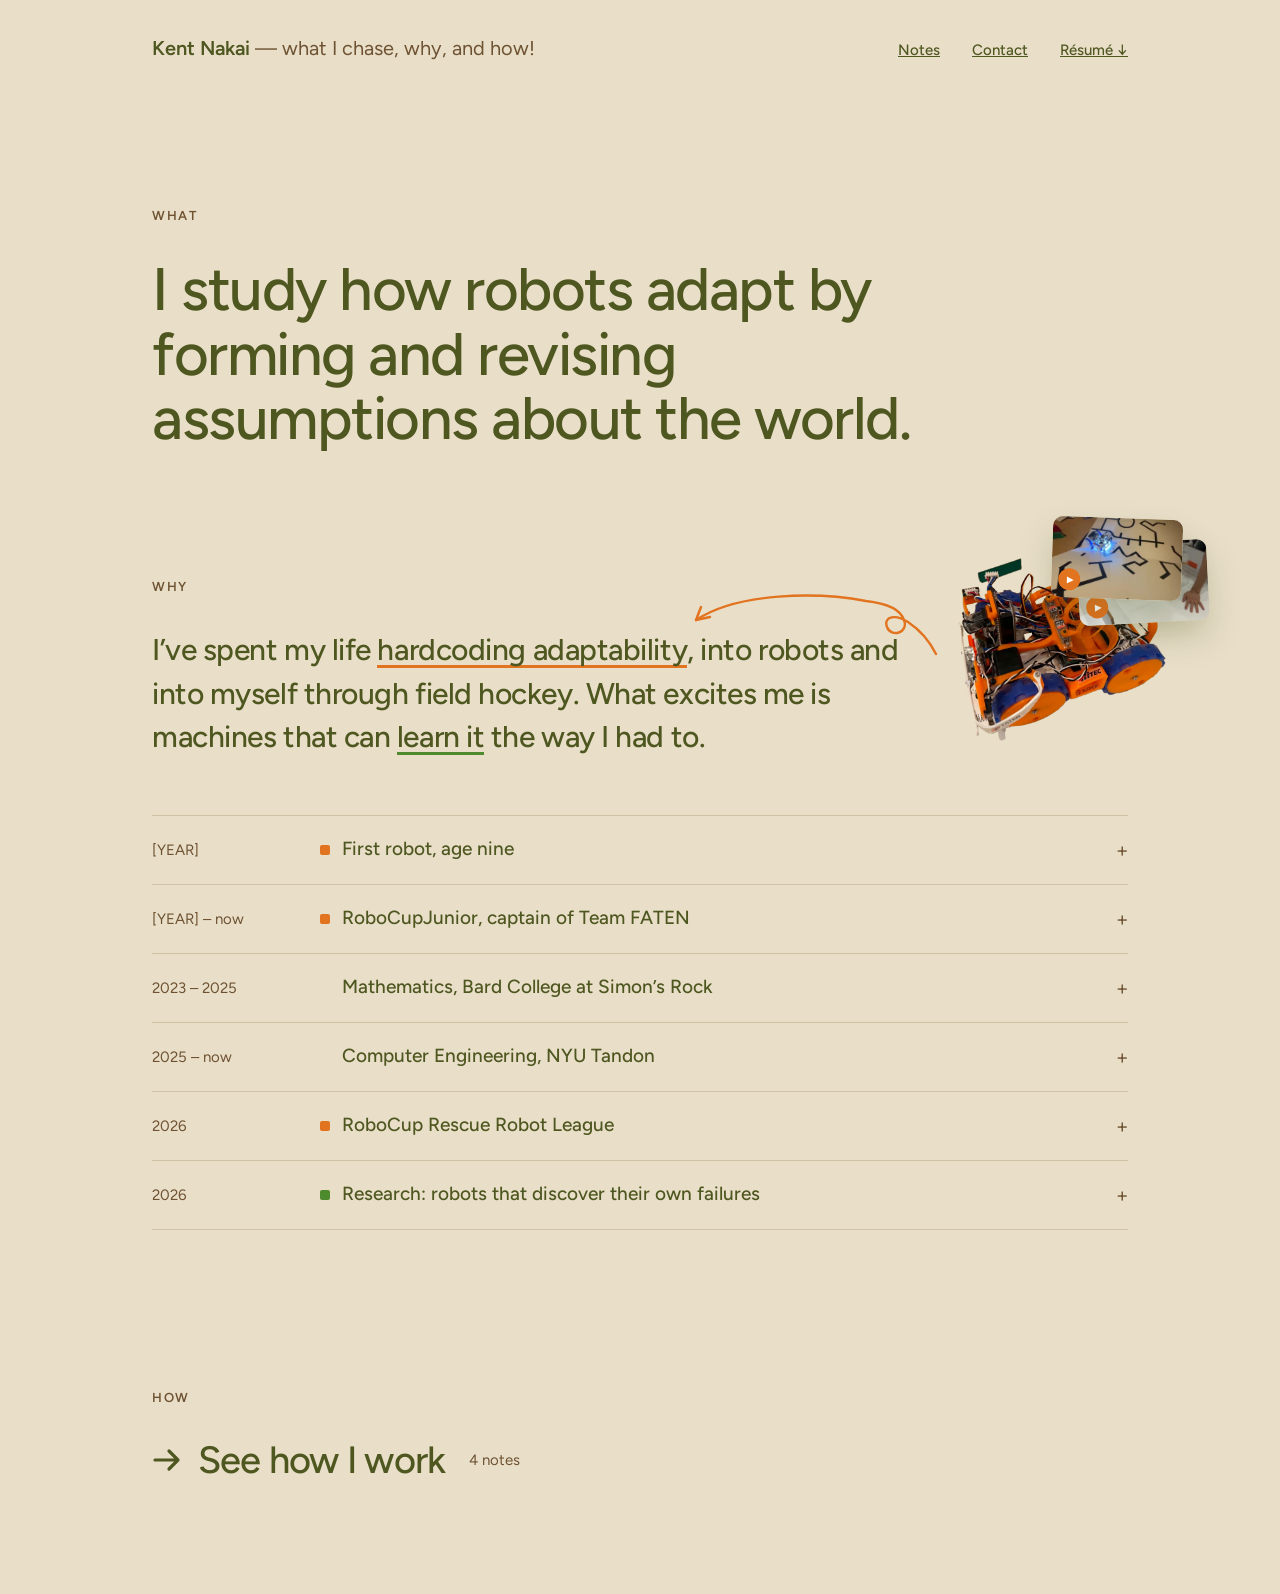
==== index.html @ 43ea14be "Home: stack the two clips at the robot's top right Co-Authored-By: Claude Opus 5.5 <noreply@anthropi" ====
<!doctype html>
<html lang="en">
<head>
  <meta charset="utf-8">
  <meta name="viewport" content="width=device-width, initial-scale=1">
  <meta name="description" content="Kent Nakai studies how robots adapt by forming and revising assumptions about the world.">
  <title>Kent Nakai &mdash; what I chase, why, and how</title>
  <link rel="preconnect" href="https://fonts.googleapis.com">
  <link rel="preconnect" href="https://fonts.gstatic.com" crossorigin>
  <link href="https://fonts.googleapis.com/css2?family=Figtree:wght@400;500;600&amp;display=swap" rel="stylesheet">
  <link rel="stylesheet" href="simple.css?v=20261019-clip-stack">
</head>
<body>
  <div class="wrap">
    <header class="site-header">
      <a class="site-title" href="index.html"><strong>Kent Nakai</strong><span> &mdash; what I chase, why, and how!</span></a>
      <nav class="site-nav" aria-label="Primary">
        <a href="notes.html">Notes</a>
        <a href="contact.html">Contact</a>
        <a href="media/Kent-Nakai-Resume.pdf" download>R&eacute;sum&eacute; &darr;</a>
      </nav>
    </header>

    <main>
      <section class="what" aria-labelledby="what-headline">
        <p class="label">What</p>
        <h1 class="headline" id="what-headline">I study how robots adapt by forming and revising assumptions about the world.</h1>
      </section>

      <dialog class="video-dialog" id="video-dialog" aria-labelledby="video-dialog-title">
        <div class="video-dialog-shell">
          <video id="video-dialog-player" controls playsinline preload="none"></video>
          <div class="video-dialog-caption">
            <p id="video-dialog-title"></p>
            <button class="video-dialog-close" type="button">Close</button>
          </div>
        </div>
      </dialog>

      <section class="section" aria-labelledby="why-label">
        <p class="label" id="why-label">Why</p>
        <div class="why-body">
          <p class="why-statement">I&rsquo;ve spent my life <span class="mark-hard">hardcoding adaptability</span>, into robots and into myself through field hockey. What excites me is machines that can <span class="mark-learned">learn it</span> the way I had to.</p>

          <!-- Large screens only: the robot as evidence for "hardcoding adaptability". -->
          <figure class="why-robot" aria-label="My RoboCupJunior rescue robot and two field runs">
            <svg class="why-arrow" viewBox="0 0 300 120" aria-hidden="true" focusable="false">
              <path d="M298 66 C292 54 282 42 270 34 C258 26 245 28 249 39 C253 50 271 45 266 32 C262 20 246 15 228 13 C180 4 100 4 58 32" />
              <path d="M72 29 L58 32 L63 19" />
            </svg>
            <a class="why-robot-photo" href="robot.html" aria-label="Rescue robot: see inside the robot">
              <img src="media/img/robot.png" width="1395" height="1236" alt="My RoboCupJunior rescue robot: a compact four-wheel robot with an orange frame, blue wheels, and exposed wiring" decoding="async">
            </a>
            <button class="stage-clip stage-clip-left" type="button"
              data-video-src="media/video/slope-line-following.mp4"
              data-video-poster="media/video/slope-line-following-first.png"
              data-video-title="Following the line through a flat-to-slope transition."
              data-video-angle="-2">
              <span class="stage-clip-media">
                <img src="media/video/slope-line-following-first.png" alt="" loading="lazy" decoding="async">
                <span class="stage-clip-label"><span class="stage-play" aria-hidden="true">&#9654;</span>Line following on slope transitions</span>
              </span>
            </button>

            <button class="stage-clip stage-clip-right" type="button"
              data-video-src="media/video/victim-zone.mp4"
              data-video-poster="media/video/victim-zone-47.png"
              data-video-title="Finding, retrieving, and relocating a victim."
              data-video-angle="2">
              <span class="stage-clip-media">
                <img src="media/video/victim-zone-47.png" alt="" loading="lazy" decoding="async">
                <span class="stage-clip-label"><span class="stage-play" aria-hidden="true">&#9654;</span>Detection, manipulation and navigation</span>
              </span>
            </button>
          </figure>
        </div>

        <ol class="timeline">
          <li>
            <button type="button" aria-expanded="false" aria-controls="t1">
              <span class="year">[YEAR]</span>
              <span class="title"><span class="square hardcoded" role="img" aria-label="Hardcoded"></span>First robot, age nine</span>
              <span class="sign" aria-hidden="true">+</span>
            </button>
            <p class="detail" id="t1" hidden>[WHAT IT TAUGHT ME ABOUT ADAPTABILITY]</p>
          </li>
          <li>
            <button type="button" aria-expanded="false" aria-controls="t2">
              <span class="year">[YEAR] &ndash; now</span>
              <span class="title"><span class="square hardcoded" role="img" aria-label="Hardcoded"></span>RoboCupJunior, captain of Team FATEN</span>
              <span class="sign" aria-hidden="true">+</span>
            </button>
            <p class="detail" id="t2" hidden>Every run, the robot meets a field it hasn&rsquo;t seen. [KEY RESULT]</p>
          </li>
          <li>
            <button type="button" aria-expanded="false" aria-controls="t3">
              <span class="year">2023 &ndash; 2025</span>
              <span class="title"><span class="square none" aria-hidden="true"></span>Mathematics, Bard College at Simon&rsquo;s Rock</span>
              <span class="sign" aria-hidden="true">+</span>
            </button>
            <p class="detail" id="t3" hidden>[WHAT IT TAUGHT ME ABOUT ADAPTABILITY]</p>
          </li>
          <li>
            <button type="button" aria-expanded="false" aria-controls="t4">
              <span class="year">2025 &ndash; now</span>
              <span class="title"><span class="square none" aria-hidden="true"></span>Computer Engineering, NYU Tandon</span>
              <span class="sign" aria-hidden="true">+</span>
            </button>
            <p class="detail" id="t4" hidden>[WHAT IT TAUGHT ME ABOUT ADAPTABILITY]</p>
          </li>
          <li>
            <button type="button" aria-expanded="false" aria-controls="t5">
              <span class="year">2026</span>
              <span class="title"><span class="square hardcoded" role="img" aria-label="Hardcoded"></span>RoboCup Rescue Robot League</span>
              <span class="sign" aria-hidden="true">+</span>
            </button>
            <p class="detail" id="t5" hidden>Moving up to the major league, building toward 2027.</p>
          </li>
          <li>
            <button type="button" aria-expanded="false" aria-controls="t6">
              <span class="year">2026</span>
              <span class="title"><span class="square learned" role="img" aria-label="Learned"></span>Research: robots that discover their own failures</span>
              <span class="sign" aria-hidden="true">+</span>
            </button>
            <p class="detail" id="t6" hidden>The first step from hand-written fixes to robots that learn what went wrong.</p>
          </li>
        </ol>
      </section>

      <section class="section how" aria-labelledby="how-label">
        <p class="label" id="how-label">How</p>
        <a class="how-link" href="notes.html">
          <span class="how-link-main">
            <span class="how-arrow" aria-hidden="true"><svg width="30" height="24" viewBox="0 0 30 24"><path d="M3 12 H26 M17 3 L26 12 L17 21" fill="none" stroke="currentColor" stroke-width="3.2" stroke-linecap="round" stroke-linejoin="round"/></svg></span>
            See how I work
          </span>
          <span class="how-count" data-note-count></span>
        </a>
      </section>
    </main>
  </div>
  <script src="site.js"></script>
</body>
</html>
---- simple.css ----
:root {
  --bg: #e9dfc9;
  --text: #4f5720;
  --secondary: #6e5232;
  --hairline: #cfc2a6;
  --placeholder: #ddd1b6;
  --hardcoded: #e2731f;
  --learned: #4e8a2e;
  --link-hover: #a34e12;
  --page-width: 1040px;
  --gutter: 32px;
}

* { box-sizing: border-box; }

html {
  background: var(--bg);
  color: var(--text);
}

body {
  margin: 0;
  background: var(--bg);
  color: var(--text);
  font-family: "Figtree", system-ui, sans-serif;
  font-size: 17px;
  line-height: 1.6;
}

::selection {
  color: #28251c;
  background: #b9b46d;
}

a { color: var(--text); }
a:hover { color: var(--link-hover); }

a:focus-visible,
button:focus-visible,
video:focus-visible {
  outline: 2px solid var(--hardcoded);
  outline-offset: 3px;
}

.wrap {
  max-width: var(--page-width);
  margin: 0 auto;
  padding: 0 var(--gutter);
}

/* Header */

.site-header {
  display: flex;
  flex-wrap: wrap;
  justify-content: space-between;
  align-items: baseline;
  gap: 16px;
  padding: 32px 0;
}

.site-title {
  font-size: 20px;
  text-decoration: none;
}

.site-title strong { font-weight: 600; }
.site-title span { color: var(--secondary); }
.site-title:hover span { color: inherit; }

.site-nav {
  display: flex;
  flex-wrap: wrap;
  gap: 32px;
  font-size: 15px;
  font-weight: 500;
}

.site-nav a[aria-current="page"] { color: var(--link-hover); }

/* Shared type */

.label {
  margin: 0;
  color: var(--secondary);
  font-size: 13px;
  font-weight: 600;
  letter-spacing: 0.12em;
  line-height: 1.3;
  text-transform: uppercase;
}

.headline {
  max-width: 820px;
  margin: 32px 0 0;
  font-size: clamp(36px, 5.2vw, 60px);
  font-weight: 500;
  letter-spacing: -0.025em;
  line-height: 1.08;
}

.sub {
  max-width: 600px;
  margin: 32px 0 0;
  color: var(--secondary);
  font-size: 19px;
  line-height: 1.6;
}

.todo { color: var(--secondary); }

.square {
  flex: 0 0 auto;
  display: inline-block;
  width: 10px;
  height: 10px;
  border-radius: 2px;
}

.square.hardcoded { background: var(--hardcoded); }
.square.learned { background: var(--learned); }
.square.none { background: transparent; }

.section { padding: 0 0 96px; }

.section > .label { padding-top: 64px; }

/* Landing: WHAT */

.what { padding: 112px 0 64px; }

/* Why: on large screens the robot sits beside the sentence as an overlay,
   with a hand-drawn arrow to "hardcoding adaptability". Hidden on smaller screens. */

.why-body { position: relative; }

.why-robot { display: none; }

@media (min-width: 1200px) {
  .why-robot {
    position: absolute;
    top: -110px;
    right: -80px;
    display: block;
    width: 300px;
    height: 250px;
    margin: 0;
  }
}

.why-robot-photo {
  position: absolute;
  z-index: 1;
  top: 34px;
  left: 44px;
  width: 220px;
}

.why-robot-photo img {
  display: block;
  width: 100%;
  height: auto;
}

.why-arrow {
  position: absolute;
  top: 70px;
  left: -270px;
  width: 300px;
  height: 120px;
  overflow: visible;
  fill: none;
  stroke: var(--hardcoded);
  stroke-width: 2.4;
  stroke-linecap: round;
  stroke-linejoin: round;
  pointer-events: none;
}

.stage-clip {
  position: absolute;
  z-index: 2;
  width: 130px;
  padding: 0;
  color: inherit;
  font: inherit;
  background: none;
  border: 0;
  cursor: pointer;
}

/* Stacked at the top right: the victim-zone clip sits behind, a little lower and to the right. */
.stage-clip-left { top: 0; right: 26px; z-index: 3; transform: rotate(2deg); }
.stage-clip-right { top: 24px; right: 0; transform: rotate(-3deg); }

.stage-clip-media {
  position: relative;
  display: block;
  overflow: hidden;
  aspect-ratio: 16 / 10;
  background: var(--placeholder);
  border-radius: 10px;
  box-shadow: 0 16px 32px rgba(79, 87, 32, 0.22);
  transition: transform 180ms ease, box-shadow 180ms ease;
}

.stage-clip-media > img {
  position: absolute;
  inset: 0;
  width: 100%;
  height: 100%;
  object-fit: cover;
}

/* The clip's title is its aria-label; at this size only the play mark shows. */
.stage-clip-label { position: absolute; bottom: 7px; left: 7px; font-size: 0; }

.stage-play {
  display: grid;
  place-items: center;
  width: 22px;
  height: 22px;
  padding-left: 2px;
  color: #fff;
  font-size: 9px;
  background: var(--hardcoded);
  border-radius: 50%;
}

.stage-clip:hover .stage-clip-media {
  box-shadow: 0 20px 38px rgba(79, 87, 32, 0.28);
  transform: translateY(-2px);
}

.stage-clip:focus-visible { outline: none; }

.stage-clip:focus-visible .stage-clip-media {
  outline: 2px solid var(--hardcoded);
  outline-offset: 4px;
}

.video-dialog {
  width: min(960px, calc(100% - 32px));
  max-width: none;
  max-height: calc(100% - 32px);
  padding: 0;
  overflow: visible;
  color: var(--text);
  background: transparent;
  border: 0;
}

.video-dialog::backdrop {
  background: rgba(233, 223, 201, 0.95);
  animation: video-backdrop-in 160ms ease-out;
}

.video-dialog-shell { display: grid; gap: 12px; }

.video-dialog-caption {
  display: flex;
  align-items: center;
  justify-content: space-between;
  gap: 20px;
}

.video-dialog-caption p {
  margin: 0;
  font-size: 15px;
  font-weight: 500;
}

.video-dialog-close {
  min-height: 44px;
  padding: 0;
  color: var(--text);
  font: inherit;
  font-size: 15px;
  font-weight: 500;
  background: none;
  border: 0;
  text-decoration: underline;
  cursor: pointer;
}

.video-dialog-close:hover { color: var(--link-hover); }

.video-dialog video {
  display: block;
  width: 100%;
  height: auto;
  max-height: calc(100vh - 96px);
  aspect-ratio: 16 / 10;
  border-radius: 8px;
  object-fit: contain;
}

@keyframes video-backdrop-in {
  from { background: rgba(233, 223, 201, 0); }
}

/* Landing: WHY */

.why-statement {
  max-width: 780px;
  margin: 32px 0 0;
  font-size: clamp(22px, 2.6vw, 30px);
  font-weight: 500;
  letter-spacing: -0.015em;
  line-height: 1.45;
}

.mark-hard { box-shadow: inset 0 -3px 0 var(--hardcoded); }
.mark-learned { box-shadow: inset 0 -3px 0 var(--learned); }

.timeline {
  margin: 56px 0 0;
  padding: 0;
  list-style: none;
  border-top: 1px solid var(--hairline);
}

.timeline li { border-bottom: 1px solid var(--hairline); }

.timeline button {
  display: flex;
  flex-wrap: wrap;
  align-items: center;
  gap: 8px 32px;
  width: 100%;
  min-height: 64px;
  padding: 18px 0;
  color: inherit;
  font: inherit;
  text-align: left;
  background: none;
  border: 0;
  cursor: pointer;
}

.timeline .year {
  flex: 0 0 136px;
  color: var(--secondary);
  font-size: 15px;
}

.timeline .title {
  flex: 999 1 360px;
  display: flex;
  align-items: center;
  gap: 12px;
  min-width: 0;
  font-size: 19px;
  font-weight: 500;
}

.timeline .sign {
  flex: 0 0 auto;
  color: var(--secondary);
  font-size: 20px;
}

.timeline button:hover .title { color: var(--link-hover); }

.timeline .detail {
  max-width: 640px;
  margin: 0 0 24px;
  padding-left: 190px;
  color: var(--secondary);
  font-size: 16px;
  line-height: 1.6;
}

/* Landing: HOW */

.how { padding-bottom: 112px; }

.how-link {
  display: inline-flex;
  flex-wrap: wrap;
  align-items: center;
  gap: 12px 24px;
  margin-top: 32px;
  text-decoration: none;
}

.how-link-main {
  display: inline-flex;
  align-items: center;
  gap: 16px;
  font-size: clamp(26px, 3.2vw, 38px);
  font-weight: 500;
  letter-spacing: -0.02em;
  line-height: 1.15;
}

.how-arrow {
  display: inline-flex;
  transition: transform 0.2s ease;
}

.how-link:hover { color: var(--hardcoded); }
.how-link:hover .how-arrow { transform: translateX(4px); }

.how-count {
  color: var(--secondary);
  font-size: 15px;
}

/* Notes list */

.page-intro { padding: 128px 0 64px; }

.page-intro .headline {
  max-width: 760px;
  font-size: clamp(32px, 4.4vw, 48px);
  line-height: 1.1;
}

.notes-page {
  max-width: 680px;
  padding: 128px 0 160px;
}

.notes-intro h1 {
  margin: 0;
  font-size: 40px;
  font-weight: 500;
  letter-spacing: -0.02em;
  line-height: 1.15;
}

.notes-sub {
  margin: 16px 0 0;
  color: var(--secondary);
  font-size: 18px;
}

.notes-key {
  display: flex;
  flex-wrap: wrap;
  gap: 8px 24px;
  margin: 12px 0 0;
  color: var(--secondary);
  font-size: 15px;
}

.notes-key > span {
  display: inline-flex;
  align-items: center;
  gap: 8px;
}

.notes-key .square { width: 8px; height: 8px; }

.note-group { margin-top: 112px; }
.note-group + .note-group { margin-top: 128px; }

.investigation + .investigation { margin-top: 64px; }

.investigation .title,
.build-list .title {
  display: flex;
  align-items: baseline;
  gap: 14px;
  margin: 0;
}

.investigation .title {
  margin-top: 40px;
  font-size: 28px;
  font-weight: 500;
  letter-spacing: -0.015em;
  line-height: 1.25;
}

.investigation .square { transform: translateY(-3px); }

.investigation .title a,
.build-list .title a { text-decoration: none; }

.investigation .title a:hover,
.build-list .title a:hover { color: var(--link-hover); }

.investigation .summary,
.investigation .more,
.investigation .status {
  margin: 14px 0 0 24px;
}

.investigation .summary { color: var(--secondary); line-height: 1.65; }
.investigation .more { font-size: 15px; font-weight: 500; }
.investigation .status { color: var(--secondary); font-size: 15px; }
.investigation.draft .title { color: var(--secondary); }

.build-list {
  margin: 16px 0 0;
  padding: 0;
  list-style: none;
}

.build-list li {
  display: flex;
  align-items: baseline;
  justify-content: space-between;
  gap: 14px;
  padding: 12px 0;
}

.build-list .title { flex: 1 1 auto; }
.build-list .square { width: 8px; height: 8px; }
.build-list .status { flex: 0 0 auto; color: var(--secondary); font-size: 14px; }
.build-list .draft .title { color: var(--secondary); }

/* Note page */

.note {
  max-width: 680px;
  padding: 96px 0 128px;
}

.back {
  font-size: 15px;
  font-weight: 500;
}

.note-meta {
  display: flex;
  flex-wrap: wrap;
  align-items: center;
  gap: 8px 24px;
  margin-top: 64px;
  color: var(--secondary);
  font-size: 14px;
}

.note-meta .tag {
  display: inline-flex;
  align-items: center;
  gap: 8px;
  color: var(--text);
  font-weight: 600;
}

.note h1 {
  margin: 24px 0 0;
  font-size: clamp(30px, 4vw, 44px);
  font-weight: 500;
  letter-spacing: -0.025em;
  line-height: 1.12;
}

.note figure { margin: 64px 0 0; }

.note figure video,
.note figure img {
  display: block;
  width: 100%;
  height: auto;
  background: var(--placeholder);
  border-radius: 6px;
}

.note figcaption,
.robot-figure figcaption {
  margin-top: 16px;
  color: var(--secondary);
  font-size: 15px;
  line-height: 1.5;
}

.note h2 { margin-top: 64px; }

.note p {
  margin: 24px 0 0;
  font-size: 18px;
  line-height: 1.7;
}

.note h2 + p { margin-top: 16px; }

.still-hardcoded {
  margin-top: 64px;
  padding: 32px;
  border: 1px solid var(--hairline);
  border-radius: 6px;
}

.still-hardcoded h2 { margin-top: 0; }

.note-end {
  display: flex;
  flex-wrap: wrap;
  justify-content: space-between;
  gap: 16px;
  margin-top: 64px;
  font-size: 15px;
  font-weight: 500;
}

/* Contact and robot pages */

.contact-email {
  margin: 32px 0 0;
  color: var(--secondary);
  font-size: 19px;
}

.contact-email span {
  color: var(--text);
  font-weight: 600;
  white-space: nowrap;
}

.robot-figure { margin: 64px 0 0; padding-bottom: 112px; }

.robot-figure img {
  display: block;
  width: 100%;
  height: auto;
  border-radius: 6px;
}

/* Phone width */

@media (max-width: 720px) {
  :root { --gutter: 20px; }

  .site-nav { gap: 24px; }
  .what { padding: 64px 0 48px; }
  .page-intro { padding: 64px 0 48px; }
  .video-dialog { width: calc(100% - 20px); }
  .section { padding-bottom: 64px; }
  .section > .label { padding-top: 48px; }
  .timeline .year { flex-basis: 100%; }
  .notes-page { padding: 72px 0 96px; }
  .notes-intro h1 { font-size: 32px; }
  .note-group { margin-top: 80px; }
  .note-group + .note-group { margin-top: 88px; }
  .investigation .title { font-size: 23px; gap: 12px; }
  .investigation .summary,
  .investigation .more,
  .investigation .status { margin-left: 22px; }
  .timeline .title { flex: 1 1 0; }
  .timeline .detail { padding-left: 22px; }
  .note { padding: 48px 0 96px; }
  .still-hardcoded { padding: 24px; }
}

@media (prefers-reduced-motion: reduce) {
  .video-dialog::backdrop { animation: none; }
  .stage-clip-media { transition: none; }
  .how-arrow { transition: none; }
  .how-link:hover .how-arrow { transform: none; }
}

.note-keywords {
  margin: 16px 0 0;
  color: var(--secondary);
  font-size: 14px;
}

.note ul {
  margin: 24px 0 0;
  padding-left: 22px;
  font-size: 18px;
  line-height: 1.7;
}
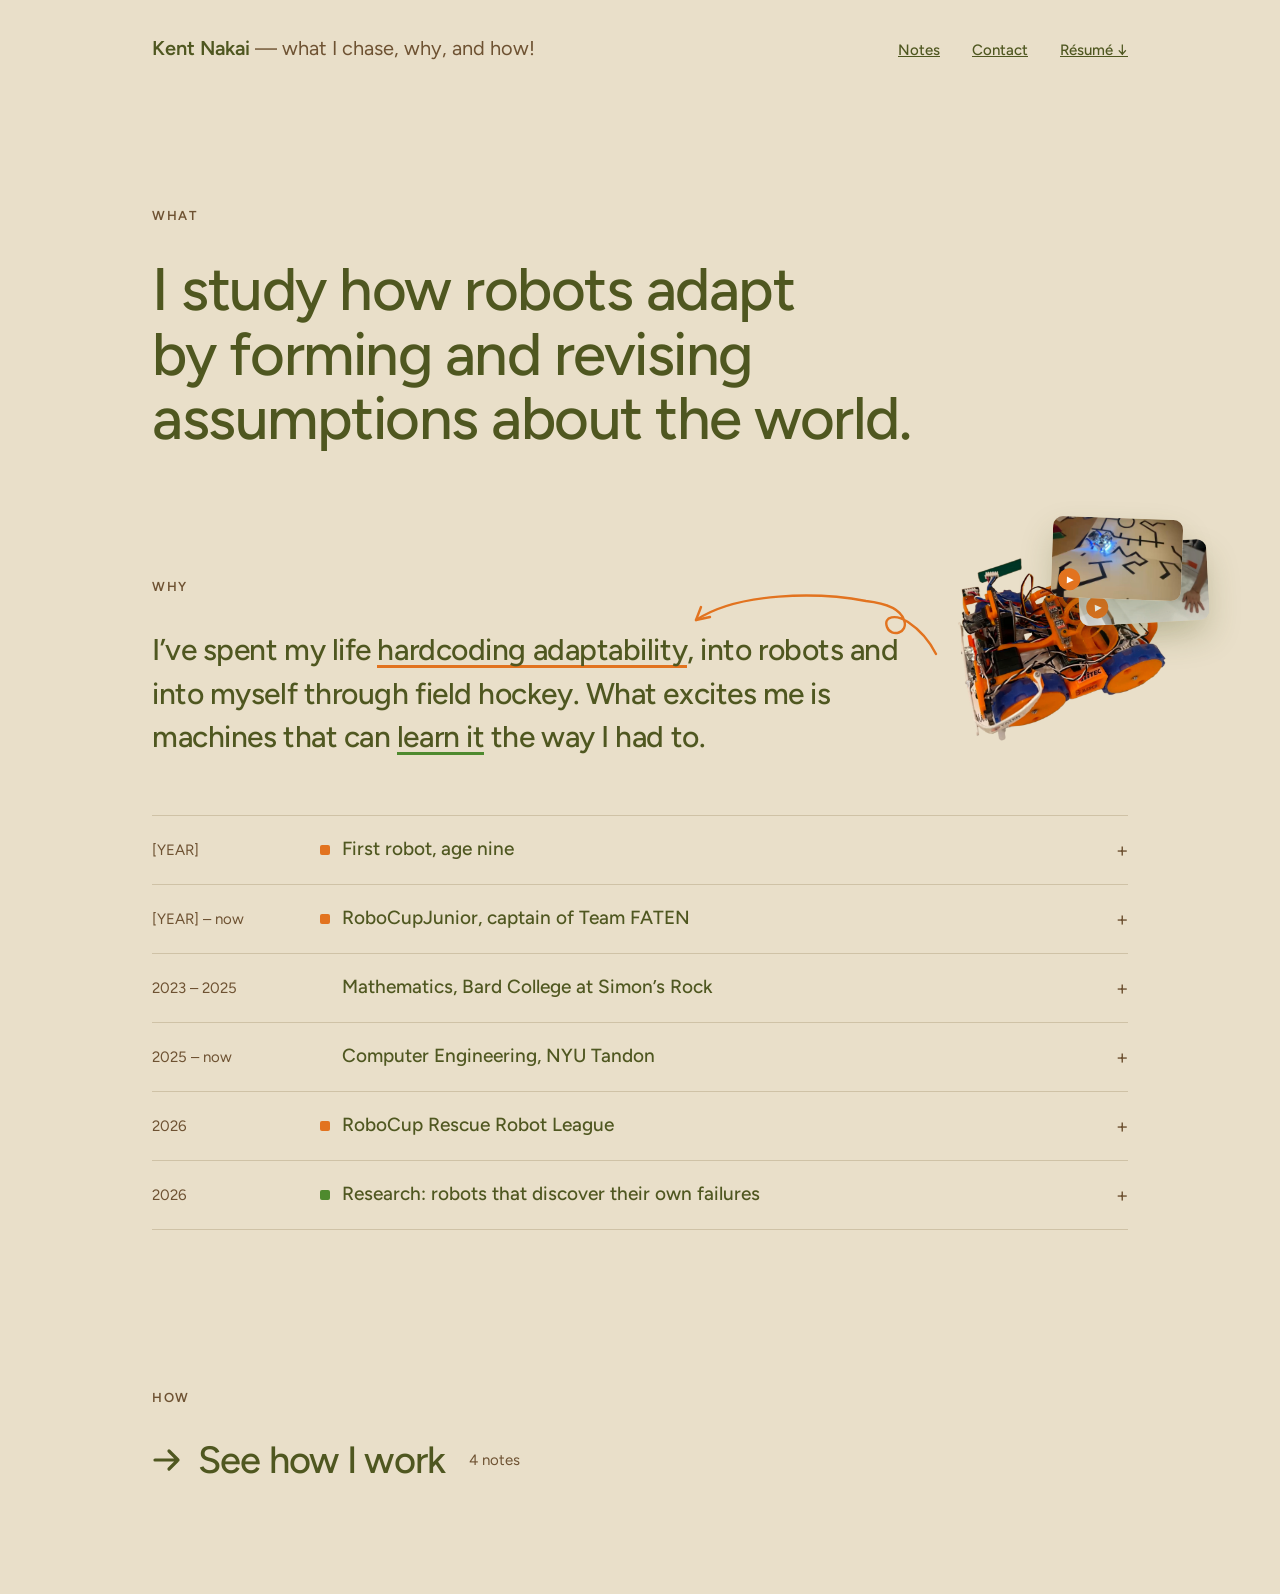
==== commit 972051b7: "Home: balance the opener's line breaks Co-Authored-By: Claude Opus 5.5 <noreply@anthropic.com> Claud" ====
--- a/index.html
+++ b/index.html
@@ -8,7 +8,7 @@
   <link rel="preconnect" href="https://fonts.googleapis.com">
   <link rel="preconnect" href="https://fonts.gstatic.com" crossorigin>
   <link href="https://fonts.googleapis.com/css2?family=Figtree:wght@400;500;600&amp;display=swap" rel="stylesheet">
-  <link rel="stylesheet" href="simple.css?v=20261019-clip-stack">
+  <link rel="stylesheet" href="simple.css?v=20261019-headline">
 </head>
 <body>
   <div class="wrap">
--- a/simple.css
+++ b/simple.css
@@ -128,6 +128,12 @@
 /* Landing: WHAT */
 
 .what { padding: 112px 0 64px; }
+
+/* Even line lengths so the opener reads as one clean block. */
+.what .headline {
+  max-width: 760px;
+  text-wrap: balance;
+}
 
 /* Why: on large screens the robot sits beside the sentence as an overlay,
    with a hand-drawn arrow to "hardcoding adaptability". Hidden on smaller screens. */
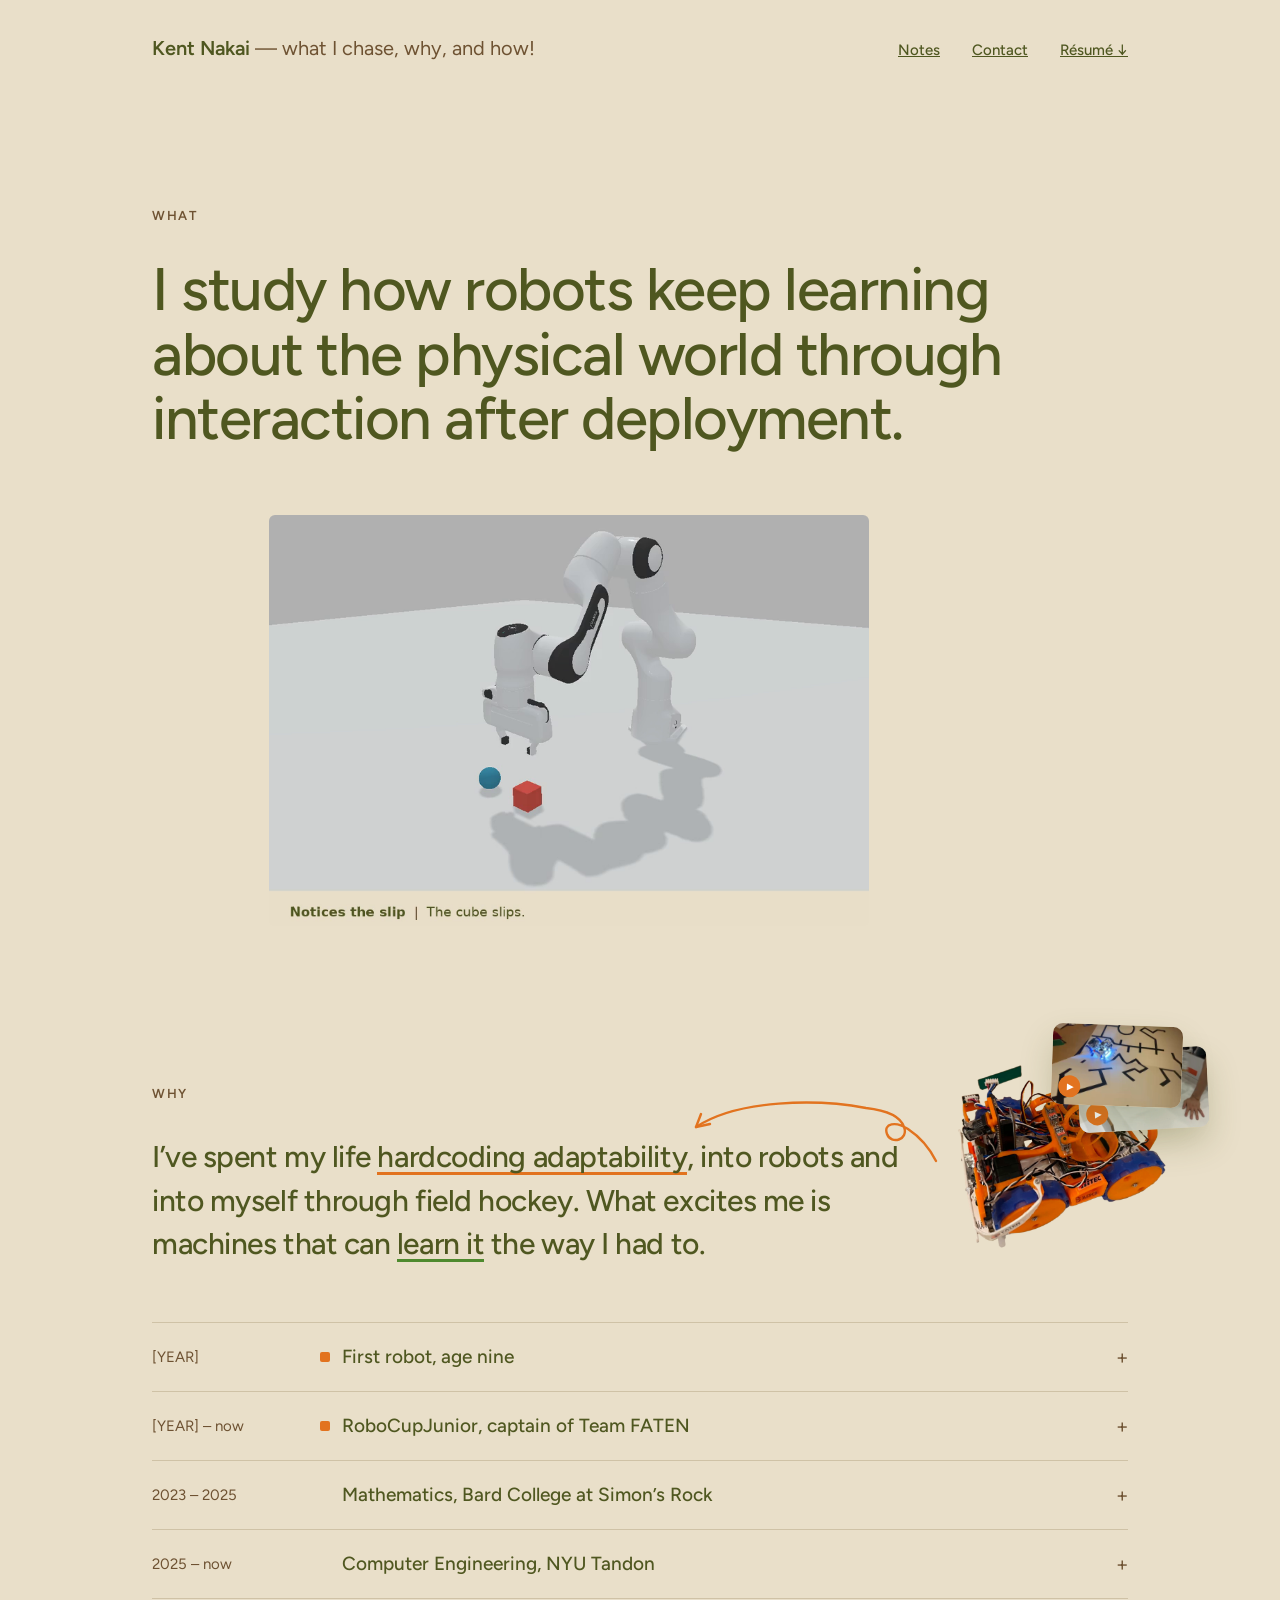
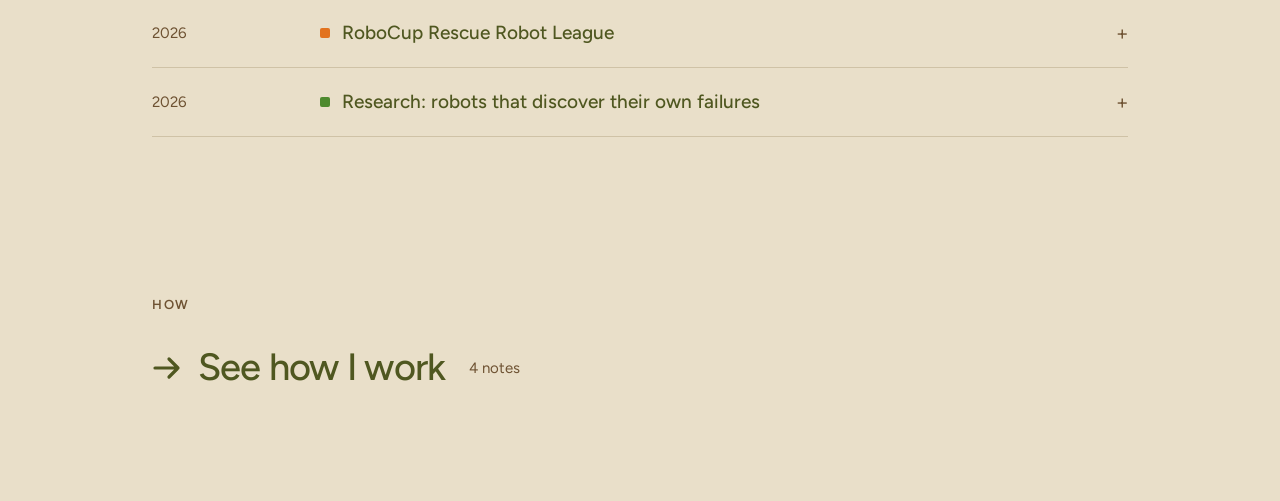
==== commit d82d7414: "some updates" ====
--- a/index.html
+++ b/index.html
@@ -3,12 +3,12 @@
 <head>
   <meta charset="utf-8">
   <meta name="viewport" content="width=device-width, initial-scale=1">
-  <meta name="description" content="Kent Nakai studies how robots adapt by forming and revising assumptions about the world.">
+  <meta name="description" content="Kent Nakai studies how robots keep learning about the physical world through interaction after deployment.">
   <title>Kent Nakai &mdash; what I chase, why, and how</title>
   <link rel="preconnect" href="https://fonts.googleapis.com">
   <link rel="preconnect" href="https://fonts.gstatic.com" crossorigin>
   <link href="https://fonts.googleapis.com/css2?family=Figtree:wght@400;500;600&amp;display=swap" rel="stylesheet">
-  <link rel="stylesheet" href="simple.css?v=20261019-headline">
+  <link rel="stylesheet" href="simple.css?v=20261024-what-crop">
 </head>
 <body>
   <div class="wrap">
@@ -24,7 +24,15 @@
     <main>
       <section class="what" aria-labelledby="what-headline">
         <p class="label">What</p>
-        <h1 class="headline" id="what-headline">I study how robots adapt by forming and revising assumptions about the world.</h1>
+        <h1 class="headline" id="what-headline">I study how robots keep learning about the physical world through interaction after deployment.</h1>
+        <figure class="what-video">
+          <video data-loop-video muted loop playsinline preload="metadata"
+            poster="media/video/learning-as-it-goes-first.png"
+            width="864" height="598"
+            aria-label="A simulated robot arm notices a cube slipping, adjusts its grip until it holds, then uses a different grasp on a new object.">
+            <source src="media/video/learning-as-it-goes.mp4" type="video/mp4">
+          </video>
+        </figure>
       </section>
 
       <dialog class="video-dialog" id="video-dialog" aria-labelledby="video-dialog-title">
@@ -90,7 +98,7 @@
               <span class="title"><span class="square hardcoded" role="img" aria-label="Hardcoded"></span>RoboCupJunior, captain of Team FATEN</span>
               <span class="sign" aria-hidden="true">+</span>
             </button>
-            <p class="detail" id="t2" hidden>Every run, the robot meets a field it hasn&rsquo;t seen. [KEY RESULT]</p>
+            <p class="detail" id="t2" hidden>Every run, the robot meets a field it hasn&rsquo;t seen. [KEY RESULT] <a href="https://faten-1tdj.vercel.app/en/index.html" target="_blank" rel="noopener">Team FATEN&rsquo;s site &rarr;</a></p>
           </li>
           <li>
             <button type="button" aria-expanded="false" aria-controls="t3">
@@ -136,6 +144,19 @@
           </span>
           <span class="how-count" data-note-count></span>
         </a>
+
+        <!-- Latest paper: hidden until the paper exists.
+        <article class="paper" aria-labelledby="paper-title">
+          <div class="paper-teaser" role="img" aria-label="[TEASER FIGURE]"></div>
+          <div>
+            <p class="paper-kicker">Latest paper &middot; in progress</p>
+            <h2 class="paper-title" id="paper-title">[PAPER TITLE]</h2>
+            <p class="paper-meta">Kent Nakai &middot; [MONTH] 2026</p>
+            <p class="paper-summary">[ONE OR TWO SENTENCES: THE QUESTION, WHAT I TRIED, WHAT I FOUND]</p>
+            <p class="paper-links">PDF coming soon</p>
+          </div>
+        </article>
+        -->
       </section>
     </main>
   </div>
--- a/simple.css
+++ b/simple.css
@@ -127,12 +127,30 @@
 
 /* Landing: WHAT */
 
-.what { padding: 112px 0 64px; }
+.what { padding: 112px 0 96px; }
 
 /* Even line lengths so the opener reads as one clean block. */
 .what .headline {
-  max-width: 760px;
+  max-width: 900px;
   text-wrap: balance;
+}
+
+/* The clip sits below the headline, just left of center. */
+.what-video {
+  max-width: 600px;
+  margin: 64px 0 0 12%;
+}
+
+.what-video video {
+  display: block;
+  width: 100%;
+  height: auto;
+  /* Drop the clip's bottom 6px of blank padding (598 -> 592, a multiple of 16).
+     Some hardware decoders draw a stray line along that cropped edge. */
+  aspect-ratio: 864 / 592;
+  object-fit: cover;
+  object-position: top;
+  border-radius: 6px;
 }
 
 /* Why: on large screens the robot sits beside the sentence as an overlay,
@@ -413,6 +431,60 @@
   font-size: 15px;
 }
 
+/* Latest paper, laid out like a paper's landing page: teaser beside title and summary. */
+
+.paper {
+  display: grid;
+  grid-template-columns: 280px 1fr;
+  gap: 32px;
+  align-items: start;
+  max-width: 820px;
+  margin-top: 56px;
+  padding-top: 32px;
+  border-top: 1px solid var(--hairline);
+}
+
+.paper-teaser {
+  aspect-ratio: 4 / 3;
+  background: var(--placeholder);
+  border-radius: 6px;
+}
+
+.paper-kicker {
+  margin: 0;
+  color: var(--secondary);
+  font-size: 13px;
+  font-weight: 600;
+  letter-spacing: 0.12em;
+  text-transform: uppercase;
+}
+
+.paper-title {
+  margin: 12px 0 0;
+  font-size: 26px;
+  font-weight: 500;
+  letter-spacing: -0.015em;
+  line-height: 1.2;
+}
+
+.paper-meta {
+  margin: 8px 0 0;
+  color: var(--secondary);
+  font-size: 15px;
+}
+
+.paper-summary {
+  margin: 16px 0 0;
+  font-size: 17px;
+  line-height: 1.6;
+}
+
+.paper-links {
+  margin: 16px 0 0;
+  color: var(--secondary);
+  font-size: 15px;
+}
+
 /* Notes list */
 
 .page-intro { padding: 128px 0 64px; }
@@ -634,11 +706,13 @@
 
   .site-nav { gap: 24px; }
   .what { padding: 64px 0 48px; }
+  .what-video { margin: 40px 0 0; }
   .page-intro { padding: 64px 0 48px; }
   .video-dialog { width: calc(100% - 20px); }
   .section { padding-bottom: 64px; }
   .section > .label { padding-top: 48px; }
   .timeline .year { flex-basis: 100%; }
+  .paper { grid-template-columns: 1fr; gap: 24px; margin-top: 48px; }
   .notes-page { padding: 72px 0 96px; }
   .notes-intro h1 { font-size: 32px; }
   .note-group { margin-top: 80px; }
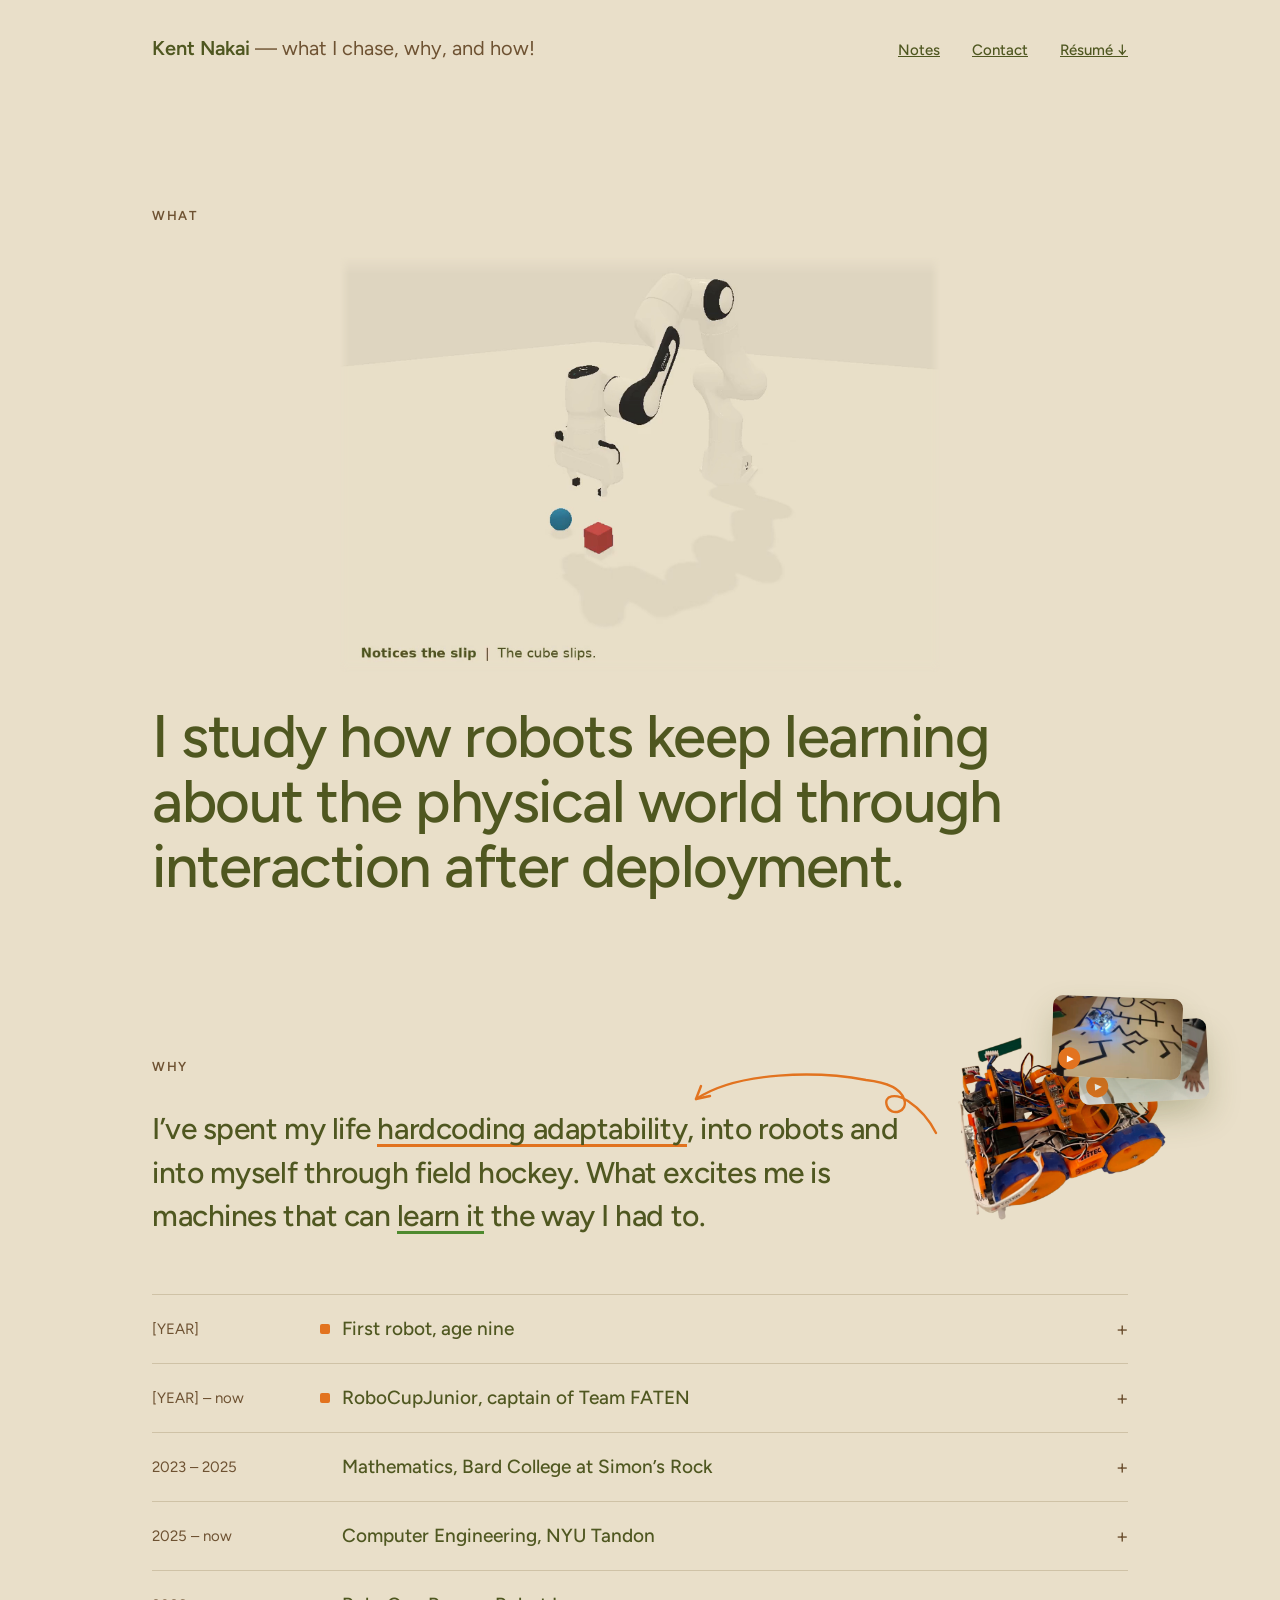
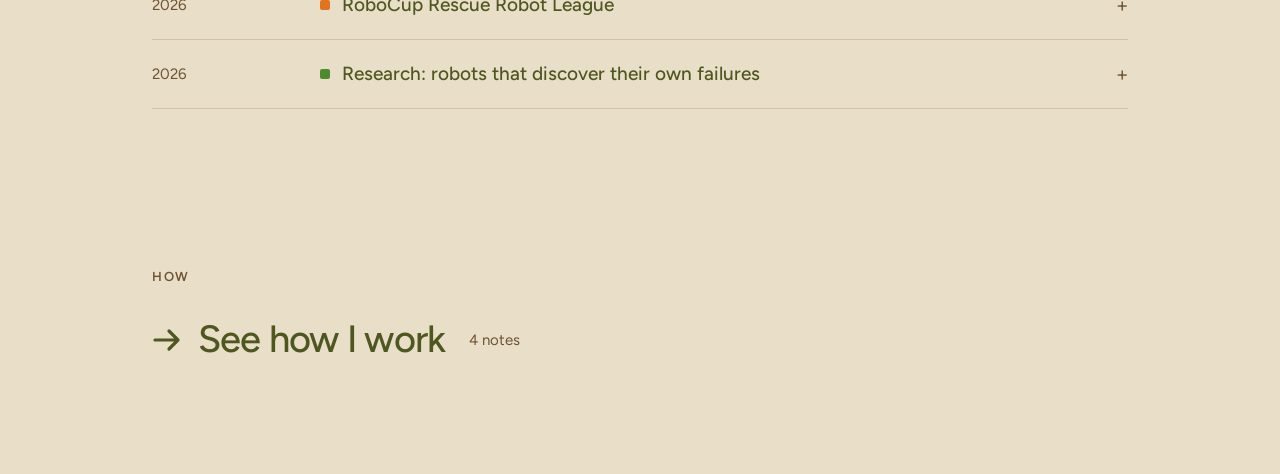
==== commit 9f63c54f: "Home: new What line with a centered explainer clip - New one-liner: robots that keep learning throug" ====
--- a/index.html
+++ b/index.html
@@ -8,7 +8,7 @@
   <link rel="preconnect" href="https://fonts.googleapis.com">
   <link rel="preconnect" href="https://fonts.gstatic.com" crossorigin>
   <link href="https://fonts.googleapis.com/css2?family=Figtree:wght@400;500;600&amp;display=swap" rel="stylesheet">
-  <link rel="stylesheet" href="simple.css?v=20261024-what-crop">
+  <link rel="stylesheet" href="simple.css?v=20261024-what-beige">
 </head>
 <body>
   <div class="wrap">
@@ -24,15 +24,13 @@
     <main>
       <section class="what" aria-labelledby="what-headline">
         <p class="label">What</p>
+        <video class="what-video" data-loop-video muted loop playsinline preload="metadata"
+          poster="media/video/learning-as-it-goes-first.png?v=beige3"
+          width="864" height="598"
+          aria-label="A simulated robot arm notices a cube slipping, adjusts its grip until it holds, then uses a different grasp on a new object.">
+          <source src="media/video/learning-as-it-goes.mp4?v=beige3" type="video/mp4">
+        </video>
         <h1 class="headline" id="what-headline">I study how robots keep learning about the physical world through interaction after deployment.</h1>
-        <figure class="what-video">
-          <video data-loop-video muted loop playsinline preload="metadata"
-            poster="media/video/learning-as-it-goes-first.png"
-            width="864" height="598"
-            aria-label="A simulated robot arm notices a cube slipping, adjusts its grip until it holds, then uses a different grasp on a new object.">
-            <source src="media/video/learning-as-it-goes.mp4" type="video/mp4">
-          </video>
-        </figure>
       </section>
 
       <dialog class="video-dialog" id="video-dialog" aria-labelledby="video-dialog-title">
@@ -160,6 +158,6 @@
       </section>
     </main>
   </div>
-  <script src="site.js"></script>
+  <script src="site.js?v=20261024-simple"></script>
 </body>
 </html>
--- a/simple.css
+++ b/simple.css
@@ -135,22 +135,19 @@
   text-wrap: balance;
 }
 
-/* The clip sits below the headline, just left of center. */
+/* The clip, centered above the headline. */
 .what-video {
-  max-width: 600px;
-  margin: 64px 0 0 12%;
-}
-
-.what-video video {
   display: block;
   width: 100%;
+  max-width: 600px;
   height: auto;
-  /* Drop the clip's bottom 6px of blank padding (598 -> 592, a multiple of 16).
-     Some hardware decoders draw a stray line along that cropped edge. */
-  aspect-ratio: 864 / 592;
-  object-fit: cover;
-  object-position: top;
-  border-radius: 6px;
+  margin: 32px auto 0;
+  /* The clip's background is recoloured to the page beige; soft edges hide the
+     small colour shifts browsers add when drawing video. */
+  -webkit-mask-image: linear-gradient(to right, transparent, #000 1.5%, #000 98.5%, transparent), linear-gradient(to bottom, transparent, #000 4%, #000 97%, transparent);
+  -webkit-mask-composite: source-in;
+  mask-image: linear-gradient(to right, transparent, #000 1.5%, #000 98.5%, transparent), linear-gradient(to bottom, transparent, #000 4%, #000 97%, transparent);
+  mask-composite: intersect;
 }
 
 /* Why: on large screens the robot sits beside the sentence as an overlay,
@@ -706,7 +703,6 @@
 
   .site-nav { gap: 24px; }
   .what { padding: 64px 0 48px; }
-  .what-video { margin: 40px 0 0; }
   .page-intro { padding: 64px 0 48px; }
   .video-dialog { width: calc(100% - 20px); }
   .section { padding-bottom: 64px; }
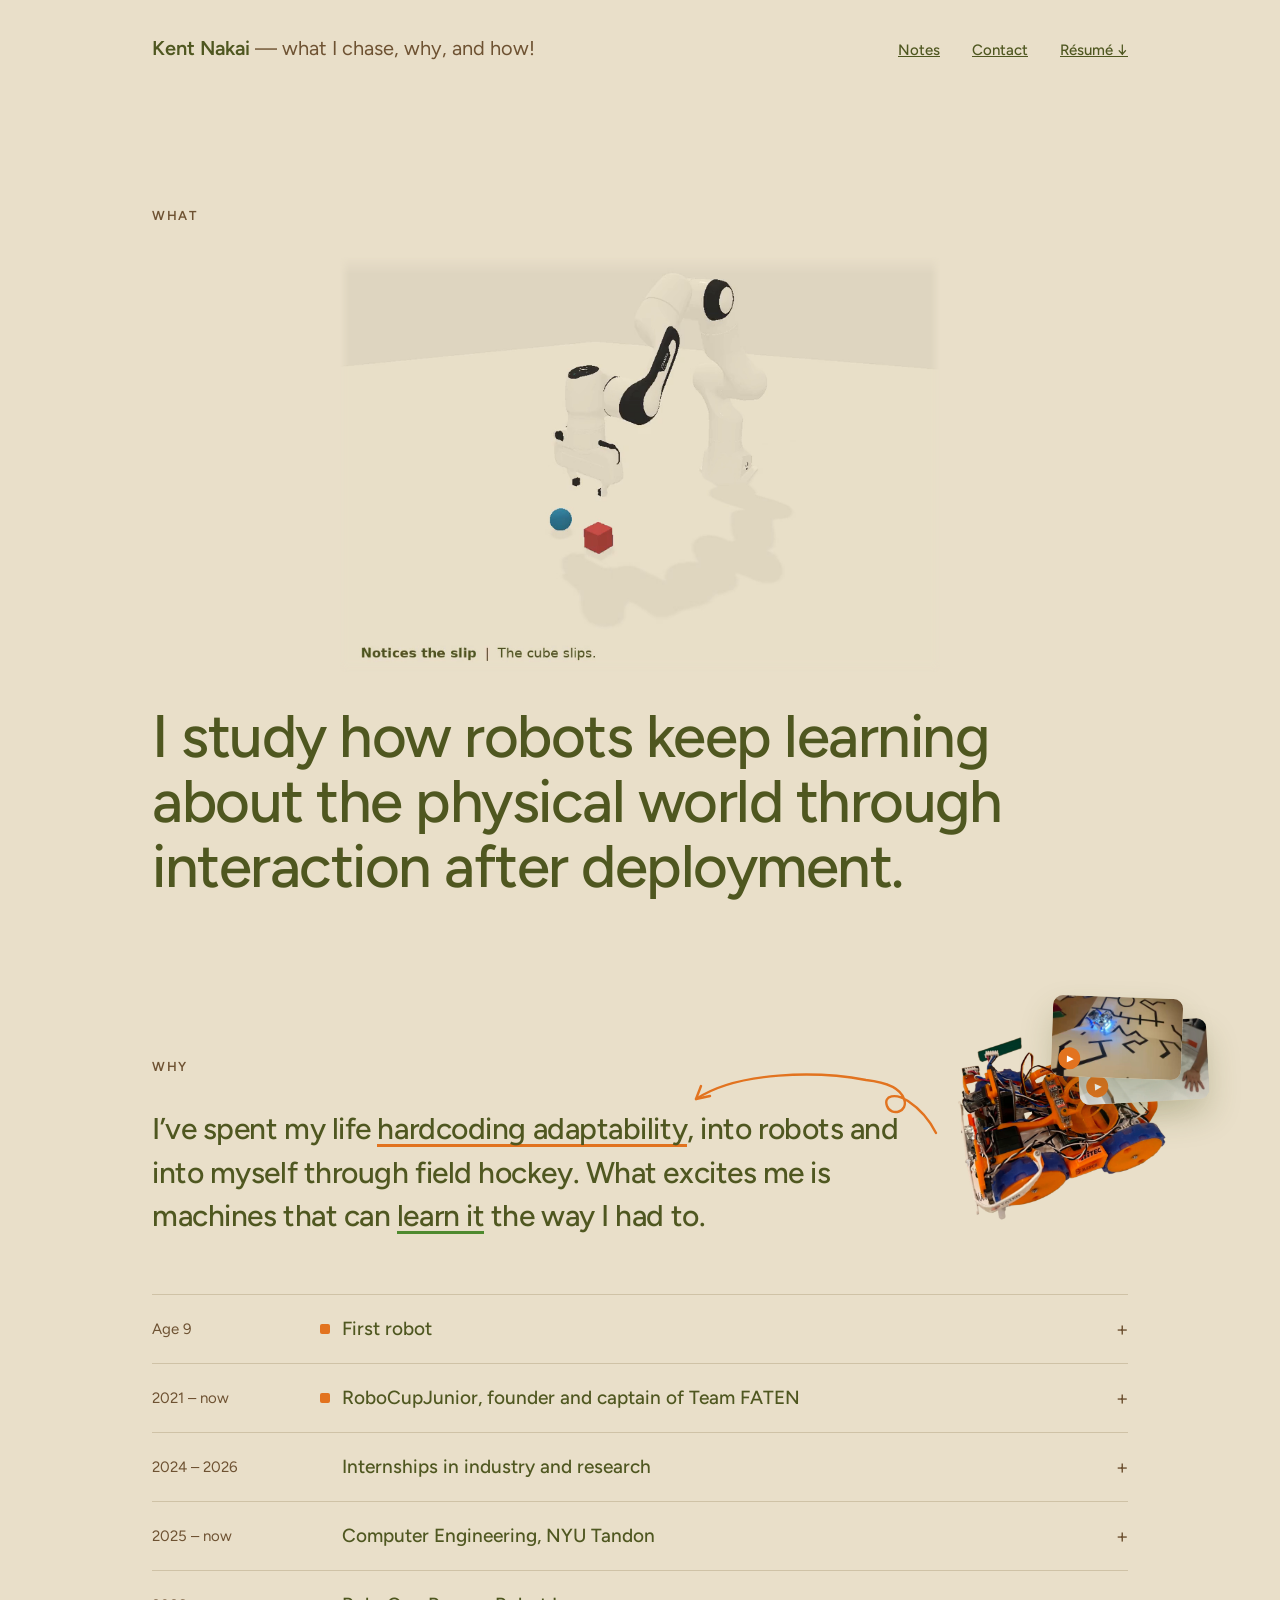
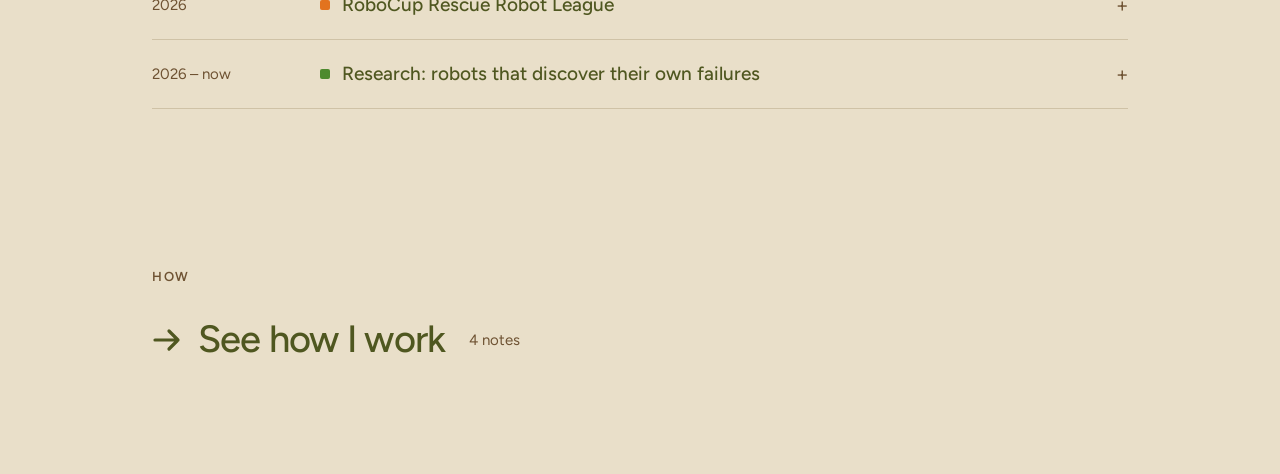
==== commit 50fdfe41: "Home: tighter timeline with a quick slide-open - Six rows that trace hardcoded to learned adaptabili" ====
--- a/index.html
+++ b/index.html
@@ -8,7 +8,7 @@
   <link rel="preconnect" href="https://fonts.googleapis.com">
   <link rel="preconnect" href="https://fonts.gstatic.com" crossorigin>
   <link href="https://fonts.googleapis.com/css2?family=Figtree:wght@400;500;600&amp;display=swap" rel="stylesheet">
-  <link rel="stylesheet" href="simple.css?v=20261024-what-beige">
+  <link rel="stylesheet" href="simple.css?v=20261024-timeline-snappy">
 </head>
 <body>
   <div class="wrap">
@@ -84,27 +84,27 @@
         <ol class="timeline">
           <li>
             <button type="button" aria-expanded="false" aria-controls="t1">
-              <span class="year">[YEAR]</span>
-              <span class="title"><span class="square hardcoded" role="img" aria-label="Hardcoded"></span>First robot, age nine</span>
+              <span class="year">Age 9</span>
+              <span class="title"><span class="square hardcoded" role="img" aria-label="Hardcoded"></span>First robot</span>
               <span class="sign" aria-hidden="true">+</span>
             </button>
-            <p class="detail" id="t1" hidden>[WHAT IT TAUGHT ME ABOUT ADAPTABILITY]</p>
+            <div class="detail" id="t1"><p>Mostly self-taught, by asking engineers, professors, and other competitors.</p></div>
           </li>
           <li>
             <button type="button" aria-expanded="false" aria-controls="t2">
-              <span class="year">[YEAR] &ndash; now</span>
-              <span class="title"><span class="square hardcoded" role="img" aria-label="Hardcoded"></span>RoboCupJunior, captain of Team FATEN</span>
+              <span class="year">2021 &ndash; now</span>
+              <span class="title"><span class="square hardcoded" role="img" aria-label="Hardcoded"></span>RoboCupJunior, founder and captain of Team FATEN</span>
               <span class="sign" aria-hidden="true">+</span>
             </button>
-            <p class="detail" id="t2" hidden>Every run, the robot meets a field it hasn&rsquo;t seen. [KEY RESULT] <a href="https://faten-1tdj.vercel.app/en/index.html" target="_blank" rel="noopener">Team FATEN&rsquo;s site &rarr;</a></p>
+            <div class="detail" id="t2"><p>Every run, the robot meets a field it hasn&rsquo;t seen. We won the RoboCupJunior USA Rescue Line title in 2023, 2024, and 2025. <a href="https://faten-1tdj.vercel.app/en/index.html" target="_blank" rel="noopener">Team FATEN&rsquo;s site &rarr;</a></p></div>
           </li>
           <li>
             <button type="button" aria-expanded="false" aria-controls="t3">
-              <span class="year">2023 &ndash; 2025</span>
-              <span class="title"><span class="square none" aria-hidden="true"></span>Mathematics, Bard College at Simon&rsquo;s Rock</span>
+              <span class="year">2024 &ndash; 2026</span>
+              <span class="title"><span class="square none" aria-hidden="true"></span>Internships in industry and research</span>
               <span class="sign" aria-hidden="true">+</span>
             </button>
-            <p class="detail" id="t3" hidden>[WHAT IT TAUGHT ME ABOUT ADAPTABILITY]</p>
+            <div class="detail" id="t3"><p>Robots outside competition: Alstom in Singapore, Blue Innovation in Japan, and the Okada Lab in Tokyo.</p></div>
           </li>
           <li>
             <button type="button" aria-expanded="false" aria-controls="t4">
@@ -112,7 +112,7 @@
               <span class="title"><span class="square none" aria-hidden="true"></span>Computer Engineering, NYU Tandon</span>
               <span class="sign" aria-hidden="true">+</span>
             </button>
-            <p class="detail" id="t4" hidden>[WHAT IT TAUGHT ME ABOUT ADAPTABILITY]</p>
+            <div class="detail" id="t4"><p>Transferred from Bard College at Simon&rsquo;s Rock, where I studied mathematics. B.S. expected May 2027.</p></div>
           </li>
           <li>
             <button type="button" aria-expanded="false" aria-controls="t5">
@@ -120,15 +120,15 @@
               <span class="title"><span class="square hardcoded" role="img" aria-label="Hardcoded"></span>RoboCup Rescue Robot League</span>
               <span class="sign" aria-hidden="true">+</span>
             </button>
-            <p class="detail" id="t5" hidden>Moving up to the major league, building toward 2027.</p>
+            <div class="detail" id="t5"><p>Moving up to the major league, building toward 2027.</p></div>
           </li>
           <li>
             <button type="button" aria-expanded="false" aria-controls="t6">
-              <span class="year">2026</span>
+              <span class="year">2026 &ndash; now</span>
               <span class="title"><span class="square learned" role="img" aria-label="Learned"></span>Research: robots that discover their own failures</span>
               <span class="sign" aria-hidden="true">+</span>
             </button>
-            <p class="detail" id="t6" hidden>The first step from hand-written fixes to robots that learn what went wrong.</p>
+            <div class="detail" id="t6"><p>The first step from hand-written fixes to robots that learn what went wrong. With Irmak Guzey in Prof. Lerrel Pinto&rsquo;s group at NYU, I&rsquo;m building a test of whether a simulated robot lifts more reliably when it refines its estimate of an object&rsquo;s mass by interacting with it.</p></div>
           </li>
         </ol>
       </section>
@@ -158,6 +158,6 @@
       </section>
     </main>
   </div>
-  <script src="site.js?v=20261024-simple"></script>
+  <script src="site.js?v=20261024-timeline-smooth"></script>
 </body>
 </html>
--- a/simple.css
+++ b/simple.css
@@ -385,11 +385,39 @@
 
 .timeline .detail {
   max-width: 640px;
-  margin: 0 0 24px;
   padding-left: 190px;
   color: var(--secondary);
   font-size: 16px;
   line-height: 1.6;
+  /* Slides between 0fr and 1fr, so it opens to the text's natural height.
+     Visibility flips after closing, keeping closed rows out of tab order. */
+  display: grid;
+  grid-template-rows: 0fr;
+  visibility: hidden;
+  transition: grid-template-rows 0.18s cubic-bezier(0.2, 0, 0, 1), visibility 0s 0.18s;
+}
+
+.timeline .detail.is-open {
+  grid-template-rows: 1fr;
+  visibility: visible;
+  transition: grid-template-rows 0.18s cubic-bezier(0.2, 0, 0, 1), visibility 0s;
+}
+
+.timeline .detail p {
+  min-height: 0;
+  margin: 0;
+  overflow: hidden;
+  opacity: 0;
+  transition: opacity 0.12s ease;
+}
+
+.timeline .detail.is-open p { opacity: 1; }
+
+/* Bottom spacing inside the clipped text, so it collapses too. */
+.timeline .detail p::after {
+  content: "";
+  display: block;
+  height: 24px;
 }
 
 /* Landing: HOW */
@@ -727,6 +755,8 @@
   .video-dialog::backdrop { animation: none; }
   .stage-clip-media { transition: none; }
   .how-arrow { transition: none; }
+  .timeline .detail,
+  .timeline .detail p { transition: none; }
   .how-link:hover .how-arrow { transform: none; }
 }
 
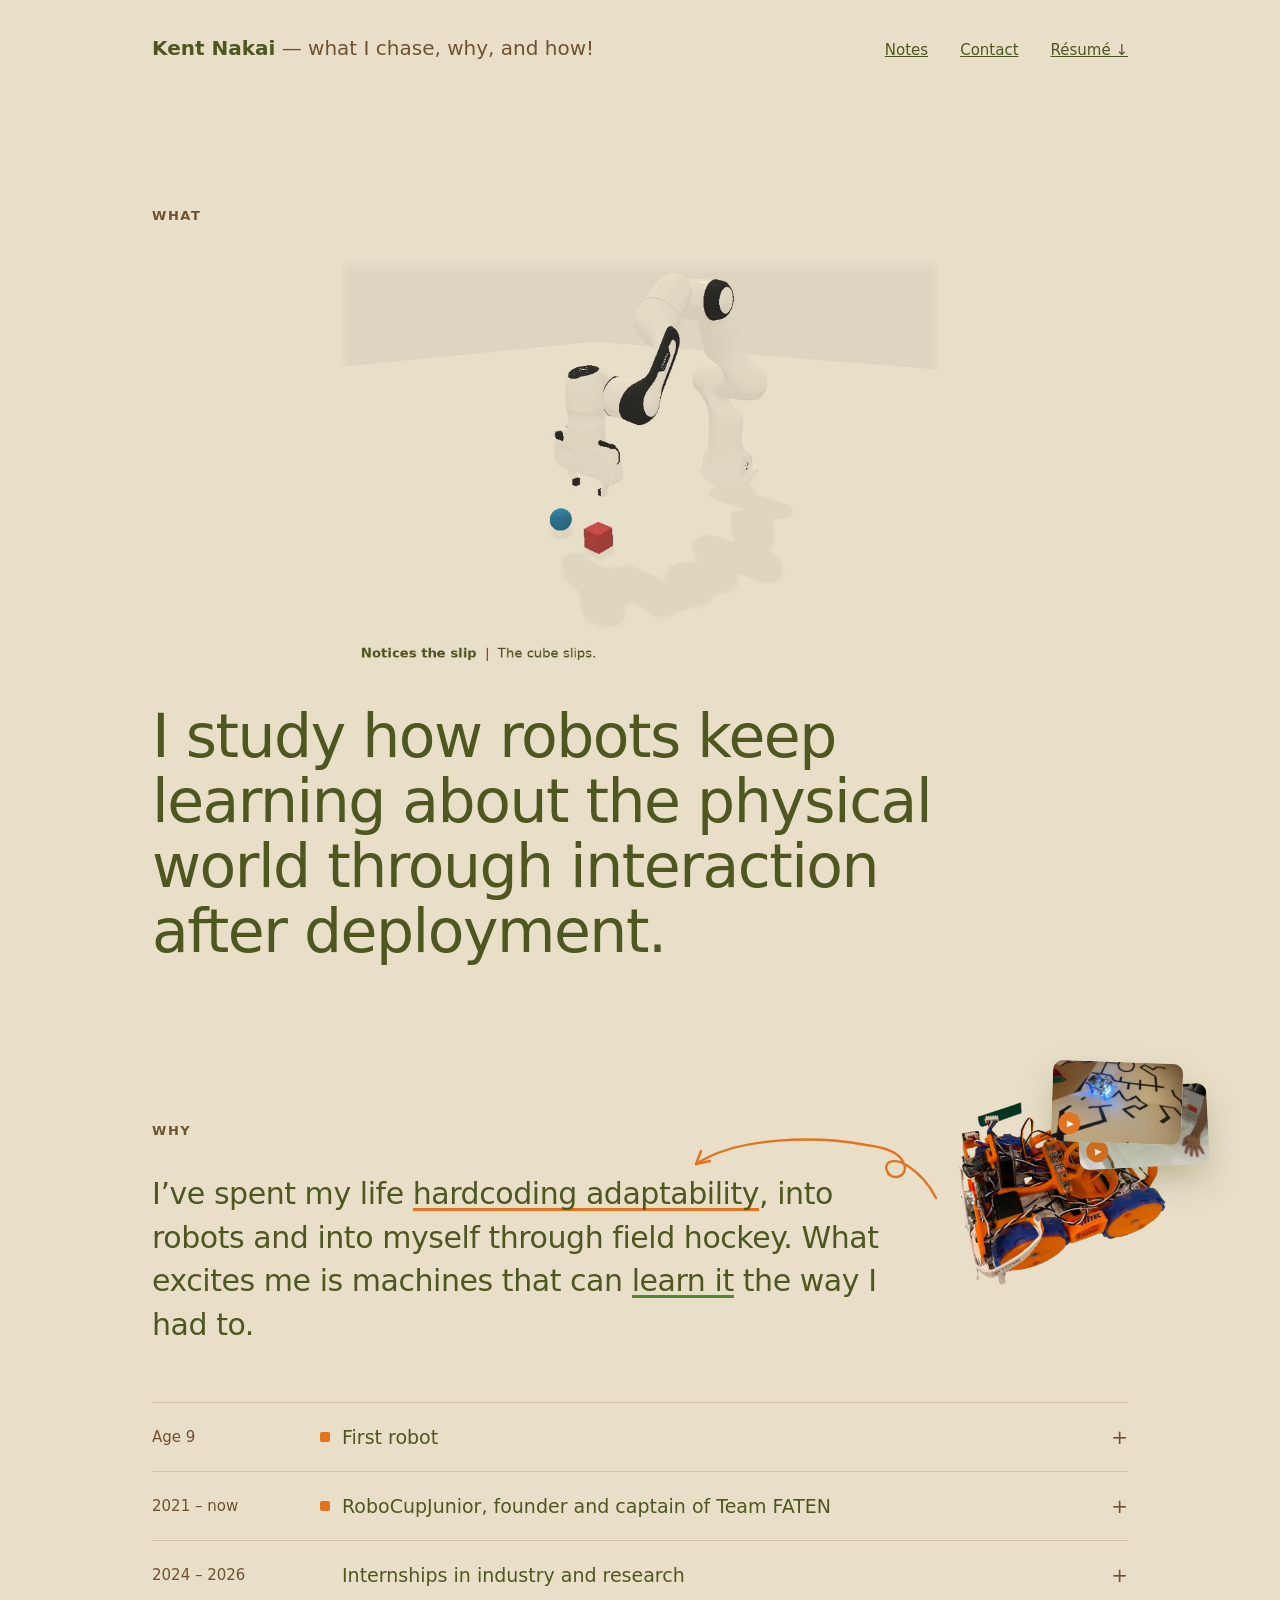
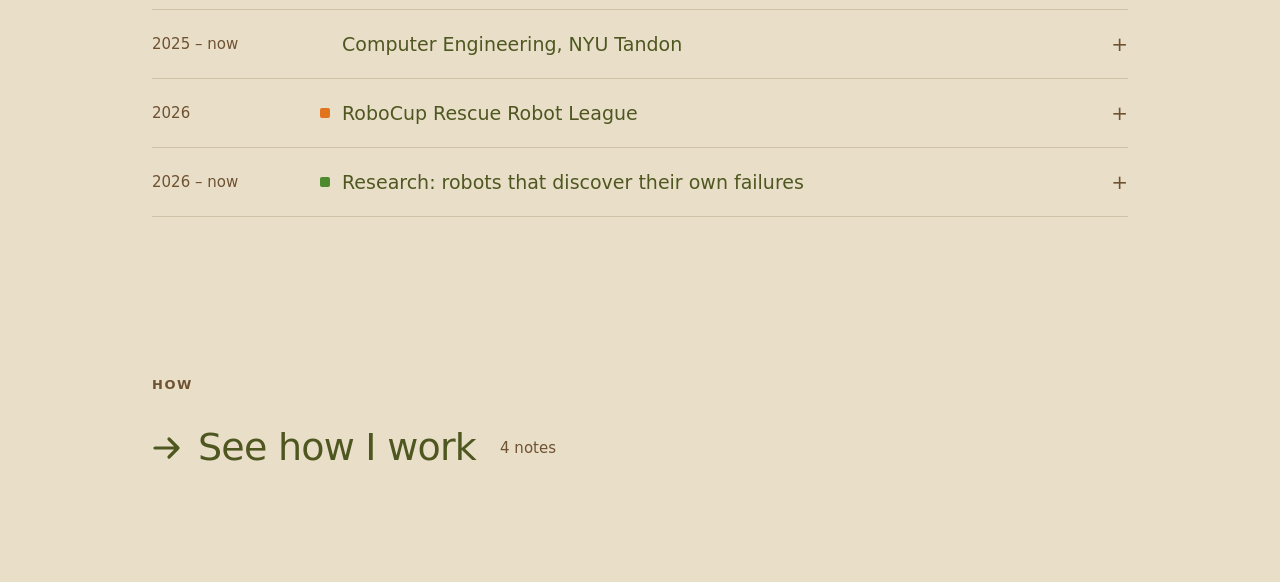
==== commit 7608e5eb: "upgraded security" ====
--- a/index.html
+++ b/index.html
@@ -3,12 +3,16 @@
 <head>
   <meta charset="utf-8">
   <meta name="viewport" content="width=device-width, initial-scale=1">
+  <meta http-equiv="Content-Security-Policy" content="default-src 'none'; script-src 'self'; style-src 'self' https://fonts.googleapis.com; font-src https://fonts.gstatic.com; img-src 'self' data:; media-src 'self'; connect-src 'self'; base-uri 'none'; form-action 'none'; object-src 'none'; upgrade-insecure-requests">
+  <meta name="referrer" content="no-referrer">
+  <meta name="tdm-reservation" content="1">
   <meta name="description" content="Kent Nakai studies how robots keep learning about the physical world through interaction after deployment.">
+  <meta name="google-site-verification" content="zSvSPkcD8alxFXaKtVw0aYVo7cZixJyfnRl9LrYPrC4">
   <title>Kent Nakai &mdash; what I chase, why, and how</title>
   <link rel="preconnect" href="https://fonts.googleapis.com">
   <link rel="preconnect" href="https://fonts.gstatic.com" crossorigin>
   <link href="https://fonts.googleapis.com/css2?family=Figtree:wght@400;500;600&amp;display=swap" rel="stylesheet">
-  <link rel="stylesheet" href="simple.css?v=20261024-timeline-snappy">
+  <link rel="stylesheet" href="simple.css?v=20261024-resume-off">
 </head>
 <body>
   <div class="wrap">
@@ -17,7 +21,7 @@
       <nav class="site-nav" aria-label="Primary">
         <a href="notes.html">Notes</a>
         <a href="contact.html">Contact</a>
-        <a href="media/Kent-Nakai-Resume.pdf" download>R&eacute;sum&eacute; &darr;</a>
+        <a>R&eacute;sum&eacute; &darr;</a><!-- Résumé download off for now -->
       </nav>
     </header>
 
@@ -158,6 +162,6 @@
       </section>
     </main>
   </div>
-  <script src="site.js?v=20261024-timeline-smooth"></script>
+  <script src="site.js?v=20261024-secure"></script>
 </body>
 </html>
--- a/simple.css
+++ b/simple.css
@@ -77,6 +77,9 @@
 }
 
 .site-nav a[aria-current="page"] { color: var(--link-hover); }
+/* A nav item with no link (the résumé, for now): looks the same, does nothing. */
+.site-nav a:not([href]),
+.site-nav a:not([href]):hover { color: var(--text); text-decoration: underline; cursor: default; }
 
 /* Shared type */
 
@@ -709,10 +712,33 @@
   font-size: 19px;
 }
 
+.reveal-email {
+  padding: 0;
+  color: var(--text);
+  font: inherit;
+  font-weight: 600;
+  text-decoration: underline;
+  background: none;
+  border: 0;
+  cursor: pointer;
+}
+
+.reveal-email:hover { color: var(--link-hover); }
+
+.contact-address { font-weight: 600; }
+
 .contact-email span {
   color: var(--text);
   font-weight: 600;
   white-space: nowrap;
+}
+
+.contact-links {
+  display: flex;
+  flex-wrap: wrap;
+  gap: 8px 24px;
+  margin: 16px 0 0;
+  font-size: 19px;
 }
 
 .robot-figure { margin: 64px 0 0; padding-bottom: 112px; }
